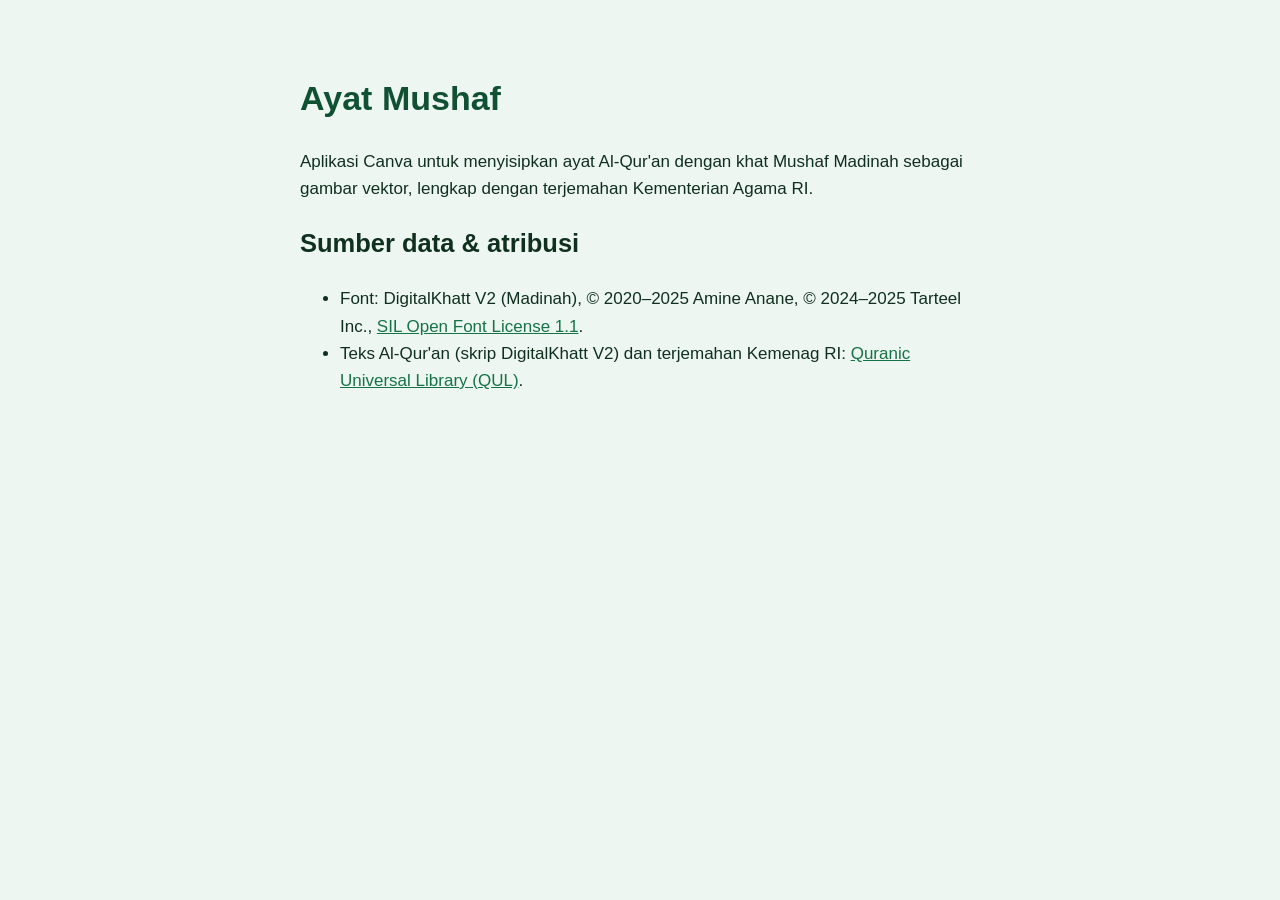
==== index.html @ 2a42d6f0 "Data for Ayat Mushaf app" ====
<!doctype html>
<html lang="id"><head><meta charset="utf-8"><meta name="viewport" content="width=device-width,initial-scale=1">
<title>Ayat Mushaf — Aplikasi Canva</title><link rel="stylesheet" href="style.css"></head>
<body><main>
<h1>Ayat Mushaf</h1>
<p>Aplikasi Canva untuk menyisipkan ayat Al-Qur'an dengan khat Mushaf Madinah sebagai gambar vektor, lengkap dengan terjemahan Kementerian Agama RI.</p>
<h2>Sumber data &amp; atribusi</h2>
<ul>
<li>Font: DigitalKhatt V2 (Madinah), © 2020–2025 Amine Anane, © 2024–2025 Tarteel Inc., <a href="data/FONT-LICENSE-OFL.txt">SIL Open Font License 1.1</a>.</li>
<li>Teks Al-Qur'an (skrip DigitalKhatt V2) dan terjemahan Kemenag RI: <a href="https://qul.tarteel.ai/">Quranic Universal Library (QUL)</a>.</li>
</ul>
</main></body></html>
---- style.css ----
body {
  margin: 0;
  background: #eef6f1;
  color: #10301f;
  font: 17px/1.6 -apple-system, "Segoe UI", Roboto, sans-serif;
}
main {
  max-width: 680px;
  margin: 0 auto;
  padding: 48px 24px;
}
h1 {
  color: #0f5132;
}
a {
  color: #157347;
}
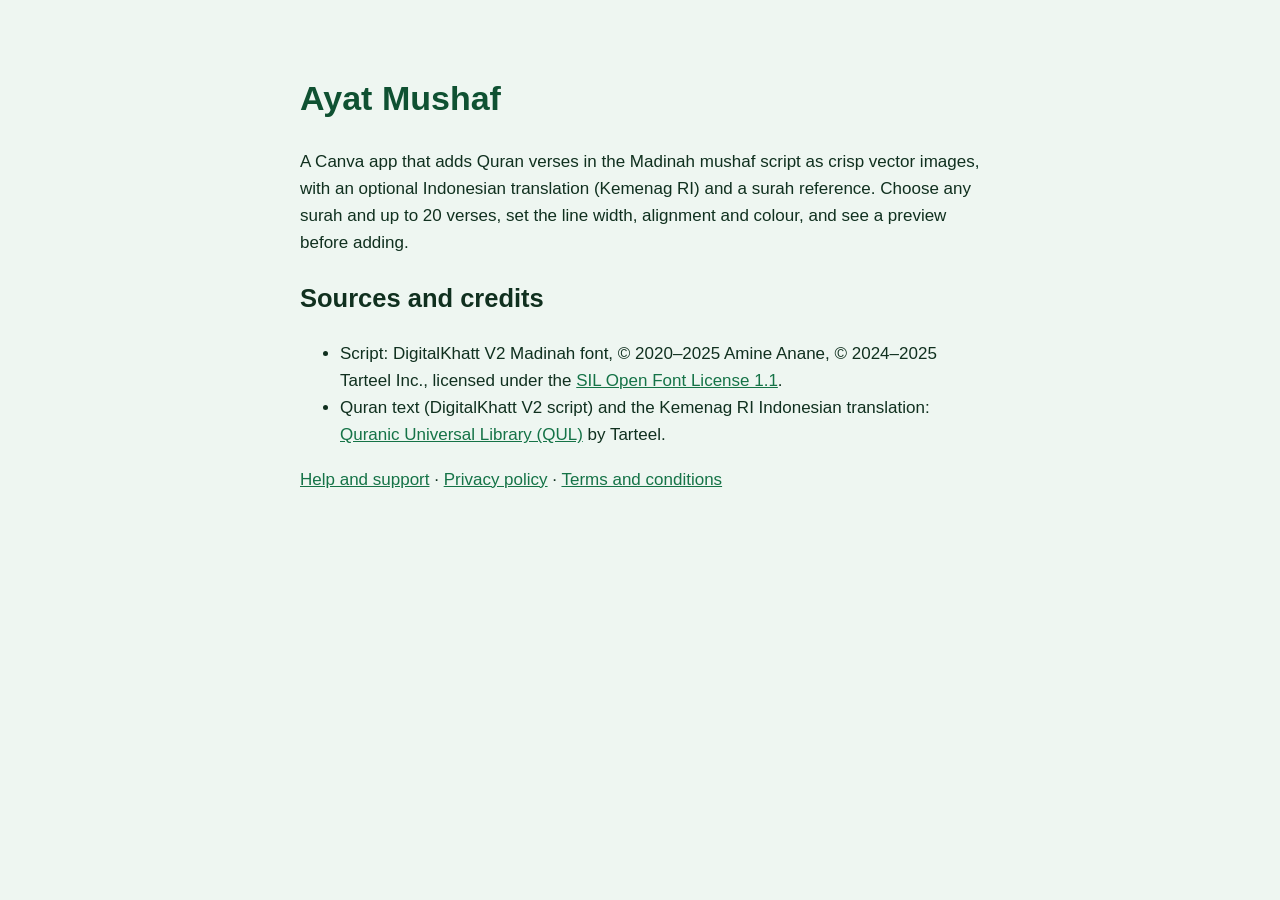
==== commit f23d5abe: "Site: home, support, privacy, terms" ====
--- a/index.html
+++ b/index.html
@@ -1,12 +1,39 @@
 <!doctype html>
-<html lang="id"><head><meta charset="utf-8"><meta name="viewport" content="width=device-width,initial-scale=1">
-<title>Ayat Mushaf — Aplikasi Canva</title><link rel="stylesheet" href="style.css"></head>
-<body><main>
-<h1>Ayat Mushaf</h1>
-<p>Aplikasi Canva untuk menyisipkan ayat Al-Qur'an dengan khat Mushaf Madinah sebagai gambar vektor, lengkap dengan terjemahan Kementerian Agama RI.</p>
-<h2>Sumber data &amp; atribusi</h2>
-<ul>
-<li>Font: DigitalKhatt V2 (Madinah), © 2020–2025 Amine Anane, © 2024–2025 Tarteel Inc., <a href="data/FONT-LICENSE-OFL.txt">SIL Open Font License 1.1</a>.</li>
-<li>Teks Al-Qur'an (skrip DigitalKhatt V2) dan terjemahan Kemenag RI: <a href="https://qul.tarteel.ai/">Quranic Universal Library (QUL)</a>.</li>
-</ul>
-</main></body></html>
+<html lang="en">
+  <head>
+    <meta charset="utf-8" />
+    <meta name="viewport" content="width=device-width, initial-scale=1" />
+    <title>Ayat Mushaf for Canva</title>
+    <link rel="stylesheet" href="style.css" />
+  </head>
+  <body>
+    <main>
+      <h1>Ayat Mushaf</h1>
+      <p>
+        A Canva app that adds Quran verses in the Madinah mushaf script as
+        crisp vector images, with an optional Indonesian translation (Kemenag
+        RI) and a surah reference. Choose any surah and up to 20 verses, set the
+        line width, alignment and colour, and see a preview before adding.
+      </p>
+
+      <h2>Sources and credits</h2>
+      <ul>
+        <li>
+          Script: DigitalKhatt V2 Madinah font, © 2020–2025 Amine Anane,
+          © 2024–2025 Tarteel Inc., licensed under the
+          <a href="data/FONT-LICENSE-OFL.txt">SIL Open Font License 1.1</a>.
+        </li>
+        <li>
+          Quran text (DigitalKhatt V2 script) and the Kemenag RI Indonesian
+          translation: <a href="https://qul.tarteel.ai/">Quranic Universal Library (QUL)</a>
+          by Tarteel.
+        </li>
+      </ul>
+      <p>
+        <a href="support.html">Help and support</a> ·
+        <a href="privacy.html">Privacy policy</a> ·
+        <a href="terms.html">Terms and conditions</a>
+      </p>
+    </main>
+  </body>
+</html>
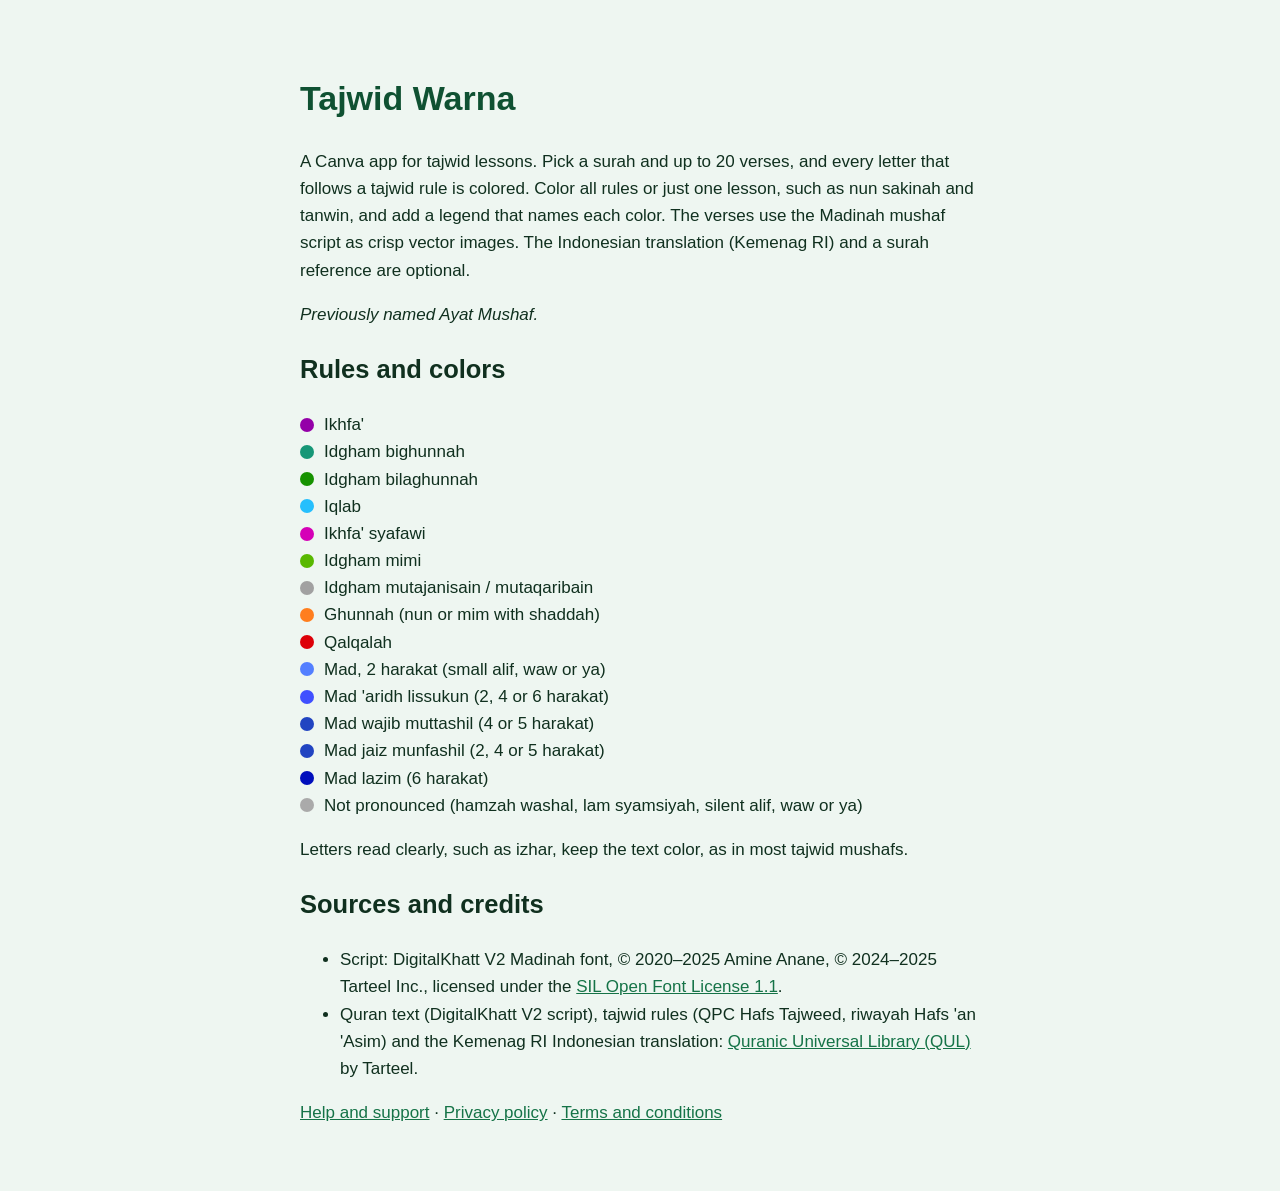
==== commit 2e0b8a09: "Site: Tajwid Warna (rules and colours, tajwid FAQ, renamed policies)" ====
--- a/index.html
+++ b/index.html
@@ -3,17 +3,64 @@
   <head>
     <meta charset="utf-8" />
     <meta name="viewport" content="width=device-width, initial-scale=1" />
-    <title>Ayat Mushaf for Canva</title>
+    <title>Tajwid Warna for Canva</title>
     <link rel="stylesheet" href="style.css" />
   </head>
   <body>
     <main>
-      <h1>Ayat Mushaf</h1>
+      <h1>Tajwid Warna</h1>
       <p>
-        A Canva app that adds Quran verses in the Madinah mushaf script as
-        crisp vector images, with an optional Indonesian translation (Kemenag
-        RI) and a surah reference. Choose any surah and up to 20 verses, set the
-        line width, alignment and colour, and see a preview before adding.
+        A Canva app for tajwid lessons. Pick a surah and up to 20 verses, and
+        every letter that follows a tajwid rule is colored. Color all rules or
+        just one lesson, such as nun sakinah and tanwin, and add a legend that
+        names each color. The verses use the Madinah mushaf script as crisp
+        vector images. The Indonesian translation (Kemenag RI) and a surah
+        reference are optional.
+      </p>
+      <p><i>Previously named Ayat Mushaf.</i></p>
+
+      <h2>Rules and colors</h2>
+      <ul class="warna">
+        <li><span style="background: #9400a8"></span>Ikhfa'</li>
+        <li><span style="background: #169777"></span>Idgham bighunnah</li>
+        <li><span style="background: #169200"></span>Idgham bilaghunnah</li>
+        <li><span style="background: #26bffd"></span>Iqlab</li>
+        <li><span style="background: #d500b7"></span>Ikhfa' syafawi</li>
+        <li><span style="background: #58b800"></span>Idgham mimi</li>
+        <li>
+          <span style="background: #a1a1a1"></span>Idgham mutajanisain /
+          mutaqaribain
+        </li>
+        <li>
+          <span style="background: #ff7e1e"></span>Ghunnah (nun or mim with
+          shaddah)
+        </li>
+        <li><span style="background: #dd0008"></span>Qalqalah</li>
+        <li>
+          <span style="background: #537fff"></span>Mad, 2 harakat (small alif,
+          waw or ya)
+        </li>
+        <li>
+          <span style="background: #4050ff"></span>Mad 'aridh lissukun (2, 4 or
+          6 harakat)
+        </li>
+        <li>
+          <span style="background: #2144c1"></span>Mad wajib muttashil (4 or 5
+          harakat)
+        </li>
+        <li>
+          <span style="background: #2144c1"></span>Mad jaiz munfashil (2, 4 or 5
+          harakat)
+        </li>
+        <li><span style="background: #000ebc"></span>Mad lazim (6 harakat)</li>
+        <li>
+          <span style="background: #aaaaaa"></span>Not pronounced (hamzah
+          washal, lam syamsiyah, silent alif, waw or ya)
+        </li>
+      </ul>
+      <p>
+        Letters read clearly, such as izhar, keep the text color, as in most
+        tajwid mushafs.
       </p>
 
       <h2>Sources and credits</h2>
@@ -24,8 +71,9 @@
           <a href="data/FONT-LICENSE-OFL.txt">SIL Open Font License 1.1</a>.
         </li>
         <li>
-          Quran text (DigitalKhatt V2 script) and the Kemenag RI Indonesian
-          translation: <a href="https://qul.tarteel.ai/">Quranic Universal Library (QUL)</a>
+          Quran text (DigitalKhatt V2 script), tajwid rules (QPC Hafs Tajweed,
+          riwayah Hafs 'an 'Asim) and the Kemenag RI Indonesian translation:
+          <a href="https://qul.tarteel.ai/">Quranic Universal Library (QUL)</a>
           by Tarteel.
         </li>
       </ul>
--- a/style.css
+++ b/style.css
@@ -15,3 +15,18 @@
 a {
   color: #157347;
 }
+.warna {
+  padding: 0;
+  list-style: none;
+}
+.warna li {
+  display: flex;
+  align-items: center;
+  gap: 10px;
+}
+.warna span {
+  flex: none;
+  width: 14px;
+  height: 14px;
+  border-radius: 50%;
+}
